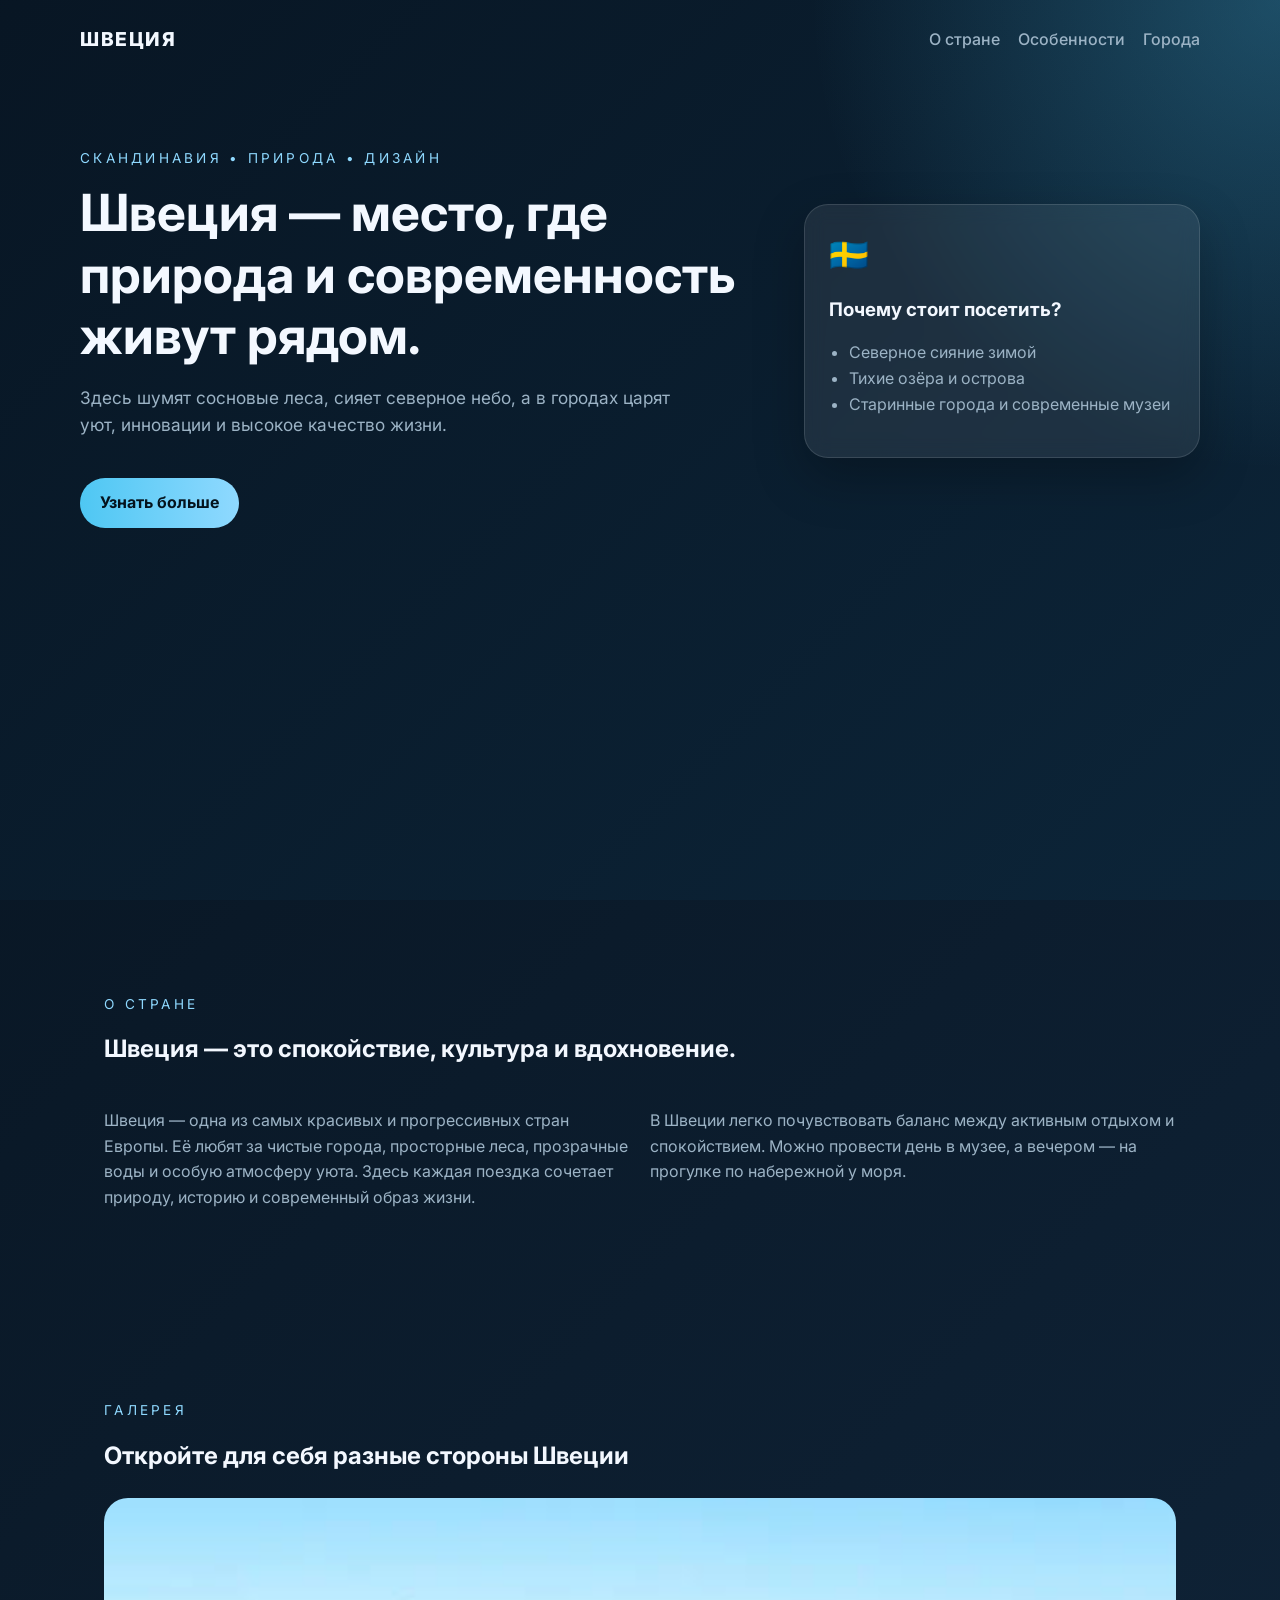
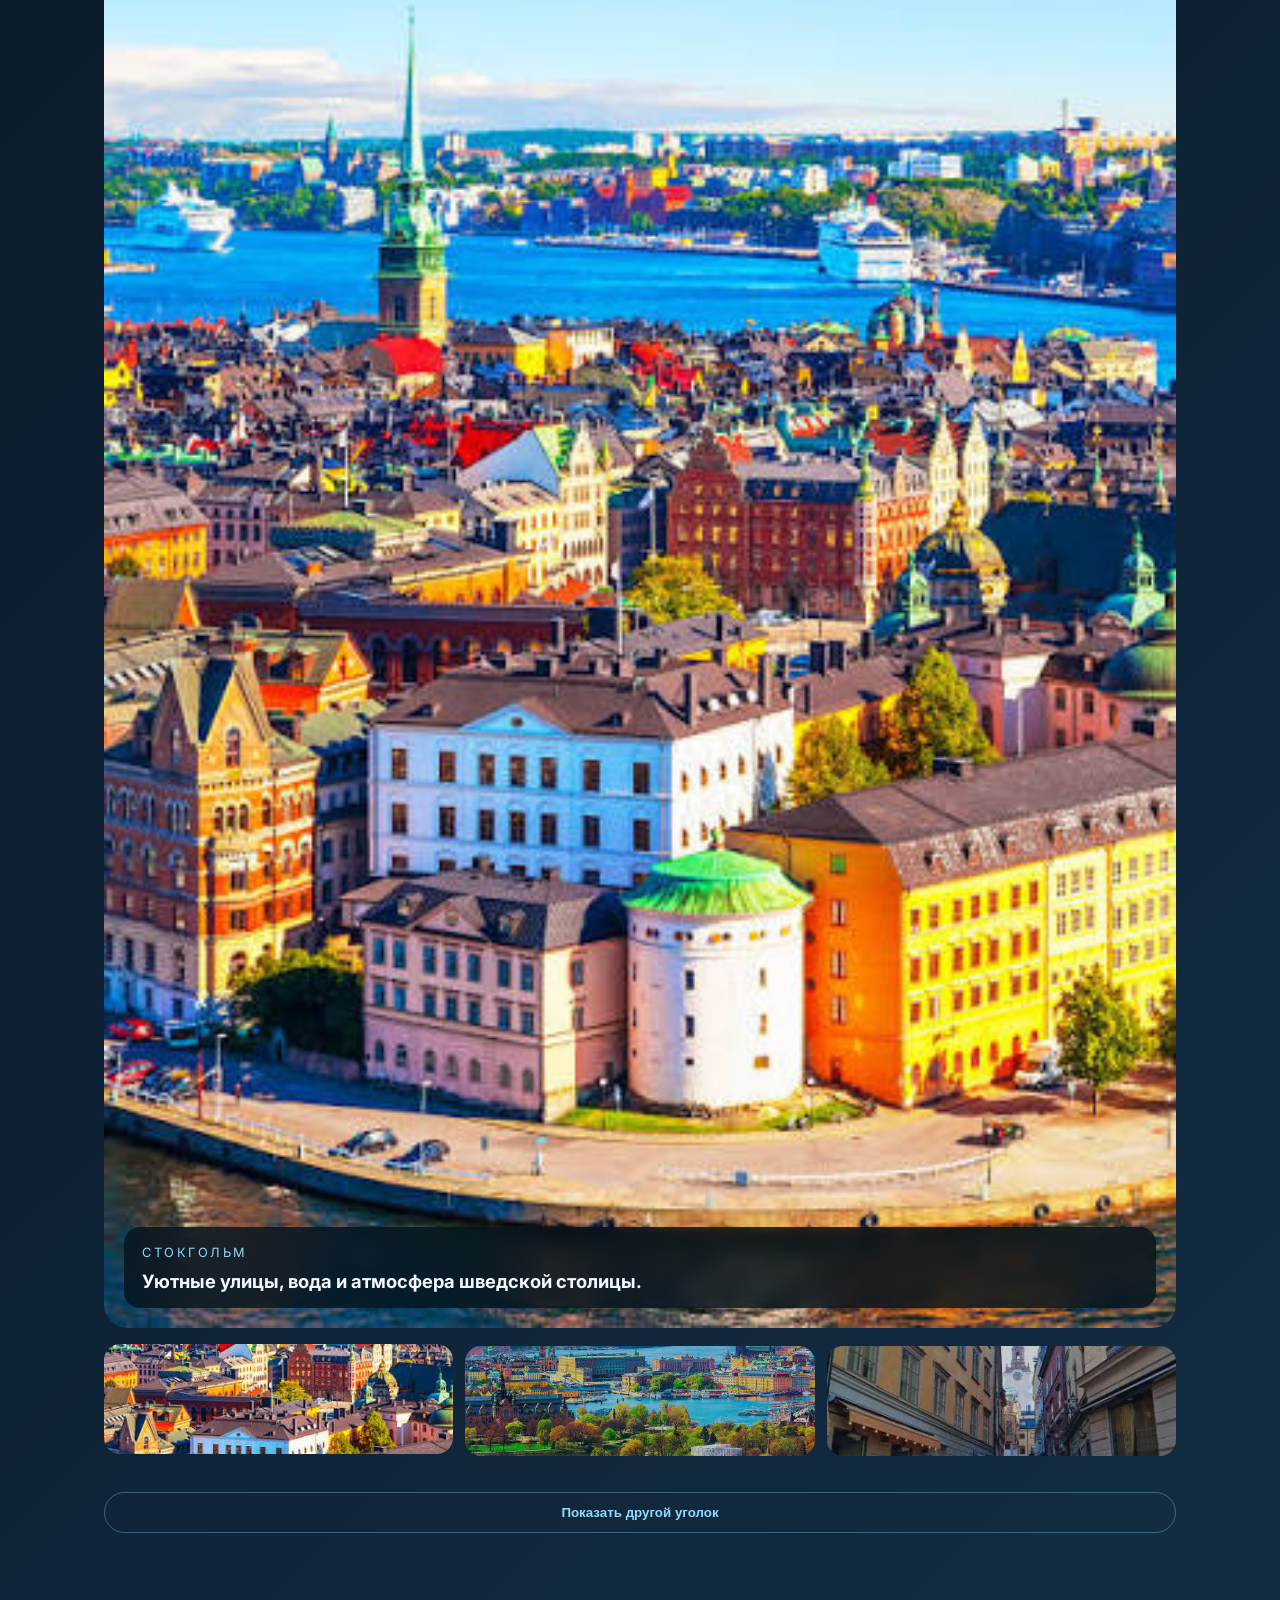
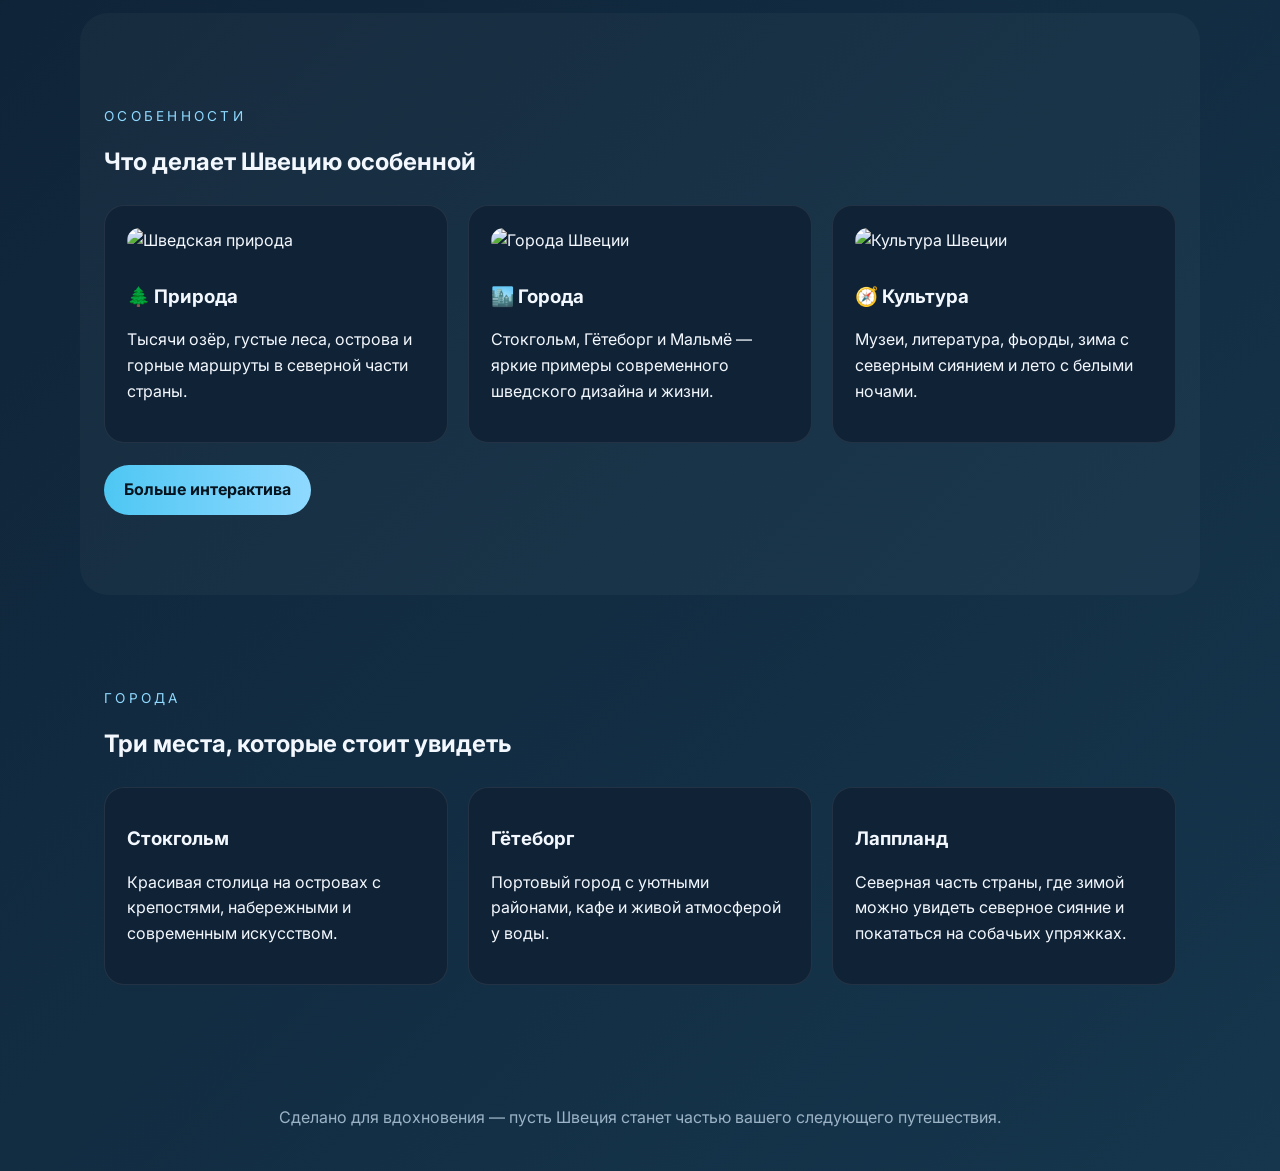
==== index.html @ ecc5d95a "Add files via upload" ====
<!DOCTYPE html>
<html lang="ru">
  <head>
    <meta charset="UTF-8" />
    <meta name="viewport" content="width=device-width, initial-scale=1.0" />
    <title>Швеция — страна спокойствия и вдохновения</title>
    <meta
      name="description"
      content="Откройте для себя Швецию: сады, северное сияние, современные города и уютные традиции."
    />
    <link rel="preconnect" href="https://fonts.googleapis.com" />
    <link rel="preconnect" href="https://fonts.gstatic.com" crossorigin />
    <link
      href="https://fonts.googleapis.com/css2?family=Inter:wght@400;500;600;700;800&display=swap"
      rel="stylesheet"
    />
    <link rel="stylesheet" href="styles.css" />
  </head>
  <body>
    <header class="hero">
      <nav class="nav">
        <a class="brand" href="#top">Швеция</a>
        <div class="nav-links">
          <a href="#about">О стране</a>
          <a href="#highlights">Особенности</a>
          <a href="#cities">Города</a>
        </div>
      </nav>

      <div class="hero-content" id="top">
        <div>
          <p class="eyebrow">Скандинавия • природа • дизайн</p>
          <h1>Швеция — место, где природа и современность живут рядом.</h1>
          <p class="hero-text">
            Здесь шумят сосновые леса, сияет северное небо, а в городах царят уют,
            инновации и высокое качество жизни.
          </p>
          <a class="button" href="#highlights">Узнать больше</a>
        </div>
        <div class="hero-card">
          <div class="card-badge">🇸🇪</div>
          <h3>Почему стоит посетить?</h3>
          <ul>
            <li>Северное сияние зимой</li>
            <li>Тихие озёра и острова</li>
            <li>Старинные города и современные музеи</li>
          </ul>
        </div>
      </div>
    </header>

    <main>
      <section id="about" class="section">
        <div class="section-heading">
          <p class="eyebrow">О стране</p>
          <h2>Швеция — это спокойствие, культура и вдохновение.</h2>
        </div>
        <div class="about-grid">
          <p>
            Швеция — одна из самых красивых и прогрессивных стран Европы. Её любят за
            чистые города, просторные леса, прозрачные воды и особую атмосферу уюта.
            Здесь каждая поездка сочетает природу, историю и современный образ жизни.
          </p>
          <p>
            В Швеции легко почувствовать баланс между активным отдыхом и спокойствием.
            Можно провести день в музее, а вечером — на прогулке по набережной у моря.
          </p>
        </div>
      </section>

      <section id="gallery" class="section">
        <div class="section-heading">
          <p class="eyebrow">Галерея</p>
          <h2>Откройте для себя разные стороны Швеции</h2>
        </div>
        <div class="gallery-shell">
          <div class="gallery-main">
            <img id="featured-image" src="Stockholm.jpg" alt="Стокгольм" />
            <div class="gallery-caption">
              <p id="gallery-title">Стокгольм</p>
              <h3 id="gallery-description">Уютные улицы, вода и атмосфера шведской столицы.</h3>
            </div>
          </div>
          <div class="gallery-controls">
            <button class="thumb active" data-index="0" data-title="Стокгольм" data-description="Уютные улицы, вода и атмосфера шведской столицы." data-image="Stockholm.jpg">
              <img src="Stockholm.jpg" alt="Стокгольм" />
            </button>
            <button class="thumb" data-index="1" data-title="Стокгольм 2" data-description="Ещё один вид на город и его характерные силуэты." data-image="Stockholm2.jpg">
              <img src="Stockholm2.jpg" alt="Стокгольм 2" />
            </button>
            <button class="thumb" data-index="2" data-title="Стокгольм 3" data-description="Новый ракурс и особая атмосфера северной столицы." data-image="Stockholm3.jpg">
              <img src="Stockholm3.jpg" alt="Стокгольм 3" />
            </button>
          </div>
          <button class="button secondary" id="random-btn">Показать другой уголок</button>
        </div>
      </section>

      <section id="highlights" class="section section-alt">
        <div class="section-heading">
          <p class="eyebrow">Особенности</p>
          <h2>Что делает Швецию особенной</h2>
        </div>
        <div class="cards">
          <article class="card">
            <img src="https://images.unsplash.com/photo-1464822759023-fed622ff2c3b?auto=format&fit=crop&w=900&q=80" alt="Шведская природа" />
            <h3>🌲 Природа</h3>
            <p>Тысячи озёр, густые леса, острова и горные маршруты в северной части страны.</p>
          </article>
          <article class="card">
            <img src="https://images.unsplash.com/photo-1499856871958-5b9627545d1a?auto=format&fit=crop&w=900&q=80" alt="Города Швеции" />
            <h3>🏙️ Города</h3>
            <p>Стокгольм, Гётеборг и Мальмё — яркие примеры современного шведского дизайна и жизни.</p>
          </article>
          <article class="card">
            <img src="https://images.unsplash.com/photo-1518998053901-5348d3961a04?auto=format&fit=crop&w=900&q=80" alt="Культура Швеции" />
            <h3>🧭 Культура</h3>
            <p>Музеи, литература, фьорды, зима с северным сиянием и лето с белыми ночами.</p>
          </article>
        </div>
        <a class="button" href="more.html">Больше интерактива</a>
      </section>

      <section id="cities" class="section">
        <div class="section-heading">
          <p class="eyebrow">Города</p>
          <h2>Три места, которые стоит увидеть</h2>
        </div>
        <div class="city-list">
          <article>
            <h3>Стокгольм</h3>
            <p>Красивая столица на островах с крепостями, набережными и современным искусством.</p>
          </article>
          <article>
            <h3>Гётеборг</h3>
            <p>Портовый город с уютными районами, кафе и живой атмосферой у воды.</p>
          </article>
          <article>
            <h3>Лаппланд</h3>
            <p>Северная часть страны, где зимой можно увидеть северное сияние и покататься на собачьих упряжках.</p>
          </article>
        </div>
      </section>
    </main>

    <footer class="footer">
      <p>Сделано для вдохновения — пусть Швеция станет частью вашего следующего путешествия.</p>
    </footer>

    <script src="script.js"></script>
  </body>
</html>
---- styles.css ----
:root {
  color-scheme: dark;
  --bg: #07131f;
  --panel: #102235;
  --text: #f3f8ff;
  --muted: #9cb3c5;
  --accent: #4ec7f3;
  --accent-2: #8fd9ff;
}

* {
  box-sizing: border-box;
}

body {
  margin: 0;
  font-family: 'Inter', sans-serif;
  background: linear-gradient(135deg, var(--bg), #0f2337 55%, #15364d);
  color: var(--text);
  line-height: 1.6;
}

html {
  scroll-behavior: smooth;
}

.hero {
  min-height: 100vh;
  padding: 24px 24px 64px;
  background: radial-gradient(circle at top right, rgba(78, 199, 243, 0.28), transparent 30%),
    linear-gradient(135deg, rgba(8, 22, 36, 0.95), rgba(12, 37, 57, 0.95));
}

.nav {
  max-width: 1120px;
  margin: 0 auto;
  display: flex;
  justify-content: space-between;
  align-items: center;
}

.brand {
  font-size: 1.2rem;
  font-weight: 800;
  color: var(--text);
  text-decoration: none;
  letter-spacing: 0.08em;
  text-transform: uppercase;
}

.nav-links {
  display: flex;
  gap: 18px;
}

.nav-links a {
  color: var(--muted);
  text-decoration: none;
  font-weight: 500;
}

.nav-links a:hover {
  color: var(--accent-2);
}

.hero-content {
  max-width: 1120px;
  margin: 80px auto 0;
  display: grid;
  grid-template-columns: 1.4fr 0.8fr;
  gap: 32px;
  align-items: center;
}

.eyebrow {
  font-size: 0.85rem;
  text-transform: uppercase;
  letter-spacing: 0.24em;
  color: var(--accent-2);
  margin-bottom: 12px;
}

h1,
h2,
h3 {
  line-height: 1.2;
}

h1 {
  font-size: clamp(2.3rem, 4vw, 4rem);
  margin: 0 0 16px;
}

.hero-text {
  font-size: 1.08rem;
  color: var(--muted);
  max-width: 620px;
}

.button {
  display: inline-block;
  margin-top: 22px;
  padding: 12px 20px;
  border-radius: 999px;
  background: linear-gradient(90deg, var(--accent), var(--accent-2));
  color: #04131d;
  font-weight: 700;
  text-decoration: none;
  border: none;
  cursor: pointer;
}

.button:hover {
  opacity: 0.95;
  transform: translateY(-1px);
}

.button.secondary {
  margin-top: 18px;
  background: transparent;
  color: var(--accent-2);
  border: 1px solid rgba(143, 217, 255, 0.35);
}

.hero-card {
  background: rgba(255, 255, 255, 0.08);
  border: 1px solid rgba(255, 255, 255, 0.12);
  border-radius: 24px;
  padding: 24px;
  backdrop-filter: blur(10px);
  box-shadow: 0 20px 50px rgba(0, 0, 0, 0.25);
}

.card-badge {
  font-size: 2rem;
  margin-bottom: 8px;
}

.hero-card ul {
  padding-left: 20px;
  color: var(--muted);
}

.section {
  max-width: 1120px;
  margin: 0 auto;
  padding: 80px 24px;
}

.section-alt {
  background: rgba(255, 255, 255, 0.03);
  border-radius: 28px;
}

.section-heading {
  margin-bottom: 28px;
}

.about-grid {
  display: grid;
  grid-template-columns: repeat(2, minmax(0, 1fr));
  gap: 20px;
  color: var(--muted);
}

.cards {
  display: grid;
  grid-template-columns: repeat(3, minmax(0, 1fr));
  gap: 20px;
}

.card,
.city-list article {
  background: var(--panel);
  border: 1px solid rgba(255, 255, 255, 0.08);
  border-radius: 20px;
  padding: 22px;
  transition: transform 0.25s ease, box-shadow 0.25s ease;
}

.card:hover,
.city-list article:hover {
  transform: translateY(-6px);
  box-shadow: 0 16px 40px rgba(0, 0, 0, 0.22);
}

.card img {
  width: 100%;
  height: 180px;
  object-fit: cover;
  border-radius: 14px;
  margin-bottom: 14px;
}

.city-list {
  display: grid;
  grid-template-columns: repeat(3, minmax(0, 1fr));
  gap: 20px;
}

.gallery-shell {
  display: grid;
  gap: 18px;
}

.gallery-main {
  position: relative;
  overflow: hidden;
  border-radius: 24px;
  min-height: 360px;
}

.gallery-main img {
  width: 100%;
  height: 100%;
  min-height: 360px;
  object-fit: cover;
  display: block;
}

.gallery-caption {
  position: absolute;
  left: 20px;
  bottom: 20px;
  right: 20px;
  background: rgba(4, 19, 29, 0.8);
  padding: 16px 18px;
  border-radius: 16px;
  backdrop-filter: blur(8px);
}

.gallery-caption p {
  margin: 0 0 6px;
  color: var(--accent-2);
  text-transform: uppercase;
  letter-spacing: 0.2em;
  font-size: 0.8rem;
}

.gallery-caption h3 {
  margin: 0;
  font-size: 1.15rem;
}

.gallery-controls {
  display: grid;
  grid-template-columns: repeat(3, minmax(0, 1fr));
  gap: 12px;
}

.thumb {
  border: 0;
  padding: 0;
  border-radius: 16px;
  overflow: hidden;
  cursor: pointer;
  opacity: 0.78;
  transition: transform 0.2s ease, opacity 0.2s ease;
}

.thumb.active,
.thumb:hover {
  opacity: 1;
  transform: translateY(-2px);
}

.thumb img {
  display: block;
  width: 100%;
  height: 110px;
  object-fit: cover;
}

.footer {
  text-align: center;
  padding: 24px;
  color: var(--muted);
}

@media (max-width: 800px) {
  .hero-content,
  .about-grid,
  .cards,
  .city-list,
  .gallery-controls {
    grid-template-columns: 1fr;
  }

  .nav {
    flex-direction: column;
    gap: 12px;
  }

  .hero {
    padding-bottom: 40px;
  }
}
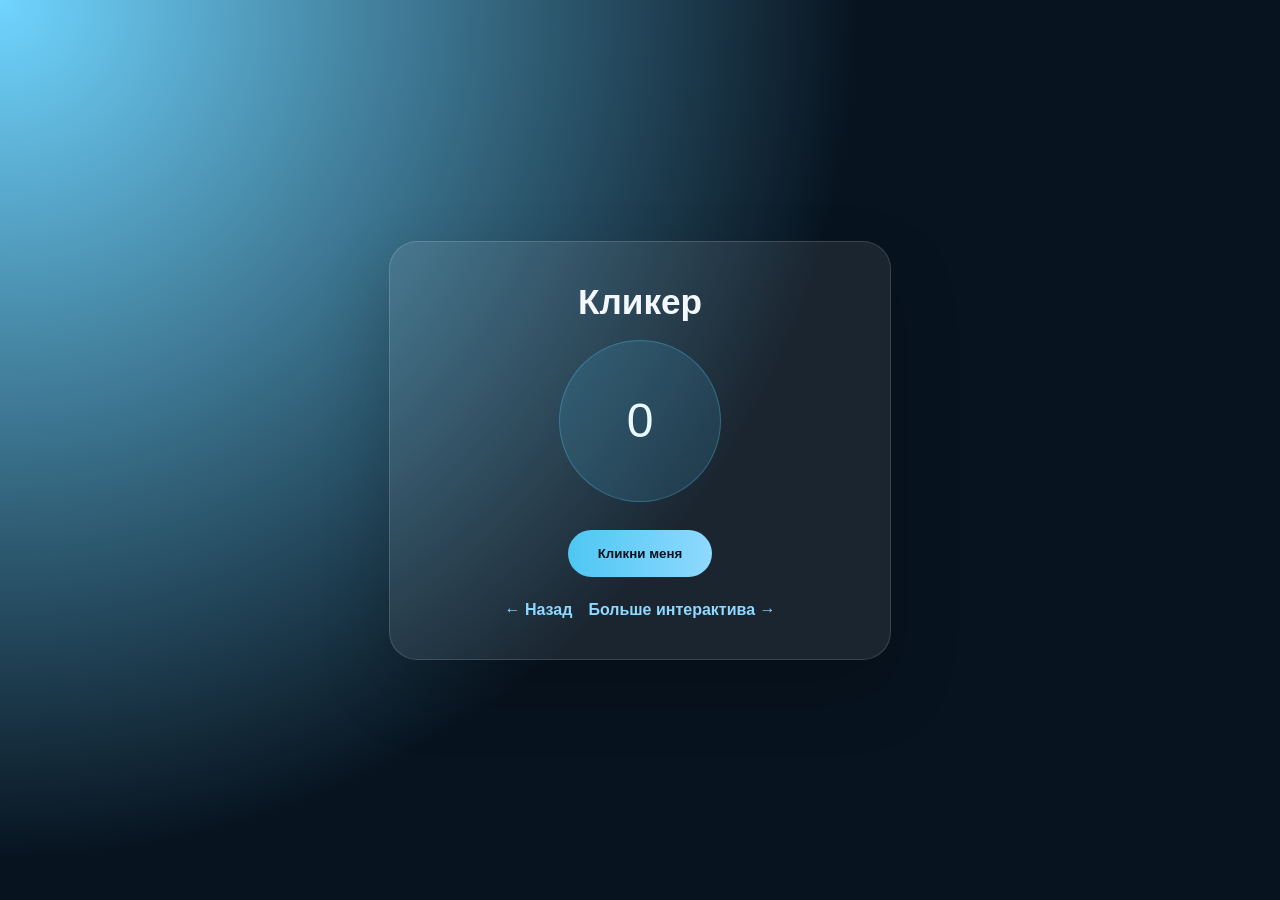
==== commit 658f83a7: "Add Link For Clicker.html" ====
--- a/index.html
+++ b/index.html
@@ -3,150 +3,102 @@
   <head>
     <meta charset="UTF-8" />
     <meta name="viewport" content="width=device-width, initial-scale=1.0" />
-    <title>Швеция — страна спокойствия и вдохновения</title>
-    <meta
-      name="description"
-      content="Откройте для себя Швецию: сады, северное сияние, современные города и уютные традиции."
-    />
-    <link rel="preconnect" href="https://fonts.googleapis.com" />
-    <link rel="preconnect" href="https://fonts.gstatic.com" crossorigin />
-    <link
-      href="https://fonts.googleapis.com/css2?family=Inter:wght@400;500;600;700;800&display=swap"
-      rel="stylesheet"
-    />
-    <link rel="stylesheet" href="styles.css" />
+    <title>Кликер — Швеция</title>
+    <style>
+      body {
+        margin: 0;
+        min-height: 100vh;
+        display: flex;
+        align-items: center;
+        justify-content: center;
+        font-family: 'Inter', sans-serif;
+        background: radial-gradient(circle at top left, #70d5ff, #07131f 55%);
+        color: #f3f8ff;
+      }
+
+      .card {
+        background: rgba(255, 255, 255, 0.08);
+        border: 1px solid rgba(255, 255, 255, 0.14);
+        border-radius: 28px;
+        padding: 40px;
+        text-align: center;
+        width: min(100%, 420px);
+        box-shadow: 0 30px 70px rgba(0, 0, 0, 0.18);
+      }
+
+      h1 {
+        margin: 0 0 18px;
+        font-size: 2.2rem;
+      }
+
+      .count {
+        margin: 0 auto 28px;
+        width: 160px;
+        height: 160px;
+        border-radius: 50%;
+        display: grid;
+        place-items: center;
+        background: rgba(78, 199, 243, 0.14);
+        border: 1px solid rgba(78, 199, 243, 0.32);
+        font-size: 3rem;
+        color: #eaf8ff;
+      }
+
+      .btn {
+        padding: 16px 30px;
+        border-radius: 999px;
+        background: linear-gradient(90deg, #4ec7f3, #8fd9ff);
+        color: #04131d;
+        font-weight: 700;
+        border: none;
+        cursor: pointer;
+        transition: transform 0.2s ease, box-shadow 0.2s ease;
+      }
+
+      .btn:hover {
+        transform: translateY(-2px);
+        box-shadow: 0 16px 30px rgba(0, 0, 0, 0.2);
+      }
+
+      .links {
+        margin-top: 24px;
+        display: flex;
+        justify-content: center;
+        gap: 16px;
+      }
+
+      .links a {
+        color: #8fd9ff;
+        text-decoration: none;
+        font-weight: 600;
+      }
+    </style>
   </head>
   <body>
-    <header class="hero">
-      <nav class="nav">
-        <a class="brand" href="#top">Швеция</a>
-        <div class="nav-links">
-          <a href="#about">О стране</a>
-          <a href="#highlights">Особенности</a>
-          <a href="#cities">Города</a>
-        </div>
-      </nav>
+    <div class="card">
+      <h1>Кликер</h1>
+      <div class="count" id="count">0</div>
+      <button class="btn" id="clickBtn">Кликни меня</button>
+      <div class="links">
+        <a href="index.html">← Назад</a>
+        <a href="more.html">Больше интерактива →</a>
+      </div>
+    </div>
 
-      <div class="hero-content" id="top">
-        <div>
-          <p class="eyebrow">Скандинавия • природа • дизайн</p>
-          <h1>Швеция — место, где природа и современность живут рядом.</h1>
-          <p class="hero-text">
-            Здесь шумят сосновые леса, сияет северное небо, а в городах царят уют,
-            инновации и высокое качество жизни.
-          </p>
-          <a class="button" href="#highlights">Узнать больше</a>
-        </div>
-        <div class="hero-card">
-          <div class="card-badge">🇸🇪</div>
-          <h3>Почему стоит посетить?</h3>
-          <ul>
-            <li>Северное сияние зимой</li>
-            <li>Тихие озёра и острова</li>
-            <li>Старинные города и современные музеи</li>
-          </ul>
-        </div>
-      </div>
-    </header>
+    <script>
+      const countElem = document.getElementById('count');
+      const button = document.getElementById('clickBtn');
+      let count = 0;
 
-    <main>
-      <section id="about" class="section">
-        <div class="section-heading">
-          <p class="eyebrow">О стране</p>
-          <h2>Швеция — это спокойствие, культура и вдохновение.</h2>
-        </div>
-        <div class="about-grid">
-          <p>
-            Швеция — одна из самых красивых и прогрессивных стран Европы. Её любят за
-            чистые города, просторные леса, прозрачные воды и особую атмосферу уюта.
-            Здесь каждая поездка сочетает природу, историю и современный образ жизни.
-          </p>
-          <p>
-            В Швеции легко почувствовать баланс между активным отдыхом и спокойствием.
-            Можно провести день в музее, а вечером — на прогулке по набережной у моря.
-          </p>
-        </div>
-      </section>
-
-      <section id="gallery" class="section">
-        <div class="section-heading">
-          <p class="eyebrow">Галерея</p>
-          <h2>Откройте для себя разные стороны Швеции</h2>
-        </div>
-        <div class="gallery-shell">
-          <div class="gallery-main">
-            <img id="featured-image" src="Stockholm.jpg" alt="Стокгольм" />
-            <div class="gallery-caption">
-              <p id="gallery-title">Стокгольм</p>
-              <h3 id="gallery-description">Уютные улицы, вода и атмосфера шведской столицы.</h3>
-            </div>
-          </div>
-          <div class="gallery-controls">
-            <button class="thumb active" data-index="0" data-title="Стокгольм" data-description="Уютные улицы, вода и атмосфера шведской столицы." data-image="Stockholm.jpg">
-              <img src="Stockholm.jpg" alt="Стокгольм" />
-            </button>
-            <button class="thumb" data-index="1" data-title="Стокгольм 2" data-description="Ещё один вид на город и его характерные силуэты." data-image="Stockholm2.jpg">
-              <img src="Stockholm2.jpg" alt="Стокгольм 2" />
-            </button>
-            <button class="thumb" data-index="2" data-title="Стокгольм 3" data-description="Новый ракурс и особая атмосфера северной столицы." data-image="Stockholm3.jpg">
-              <img src="Stockholm3.jpg" alt="Стокгольм 3" />
-            </button>
-          </div>
-          <button class="button secondary" id="random-btn">Показать другой уголок</button>
-        </div>
-      </section>
-
-      <section id="highlights" class="section section-alt">
-        <div class="section-heading">
-          <p class="eyebrow">Особенности</p>
-          <h2>Что делает Швецию особенной</h2>
-        </div>
-        <div class="cards">
-          <article class="card">
-            <img src="https://images.unsplash.com/photo-1464822759023-fed622ff2c3b?auto=format&fit=crop&w=900&q=80" alt="Шведская природа" />
-            <h3>🌲 Природа</h3>
-            <p>Тысячи озёр, густые леса, острова и горные маршруты в северной части страны.</p>
-          </article>
-          <article class="card">
-            <img src="https://images.unsplash.com/photo-1499856871958-5b9627545d1a?auto=format&fit=crop&w=900&q=80" alt="Города Швеции" />
-            <h3>🏙️ Города</h3>
-            <p>Стокгольм, Гётеборг и Мальмё — яркие примеры современного шведского дизайна и жизни.</p>
-          </article>
-          <article class="card">
-            <img src="https://images.unsplash.com/photo-1518998053901-5348d3961a04?auto=format&fit=crop&w=900&q=80" alt="Культура Швеции" />
-            <h3>🧭 Культура</h3>
-            <p>Музеи, литература, фьорды, зима с северным сиянием и лето с белыми ночами.</p>
-          </article>
-        </div>
-        <a class="button" href="more.html">Больше интерактива</a>
-      </section>
-
-      <section id="cities" class="section">
-        <div class="section-heading">
-          <p class="eyebrow">Города</p>
-          <h2>Три места, которые стоит увидеть</h2>
-        </div>
-        <div class="city-list">
-          <article>
-            <h3>Стокгольм</h3>
-            <p>Красивая столица на островах с крепостями, набережными и современным искусством.</p>
-          </article>
-          <article>
-            <h3>Гётеборг</h3>
-            <p>Портовый город с уютными районами, кафе и живой атмосферой у воды.</p>
-          </article>
-          <article>
-            <h3>Лаппланд</h3>
-            <p>Северная часть страны, где зимой можно увидеть северное сияние и покататься на собачьих упряжках.</p>
-          </article>
-        </div>
-      </section>
-    </main>
-
-    <footer class="footer">
-      <p>Сделано для вдохновения — пусть Швеция станет частью вашего следующего путешествия.</p>
-    </footer>
-
-    <script src="script.js"></script>
+      button.addEventListener('click', () => {
+        count += 1;
+        countElem.textContent = count;
+        if (count % 10 === 0) {
+          button.textContent = `Ещё +${count}`;
+        } else {
+          button.textContent = 'Кликни меня';
+        }
+      });
+    </script>
   </body>
 </html>
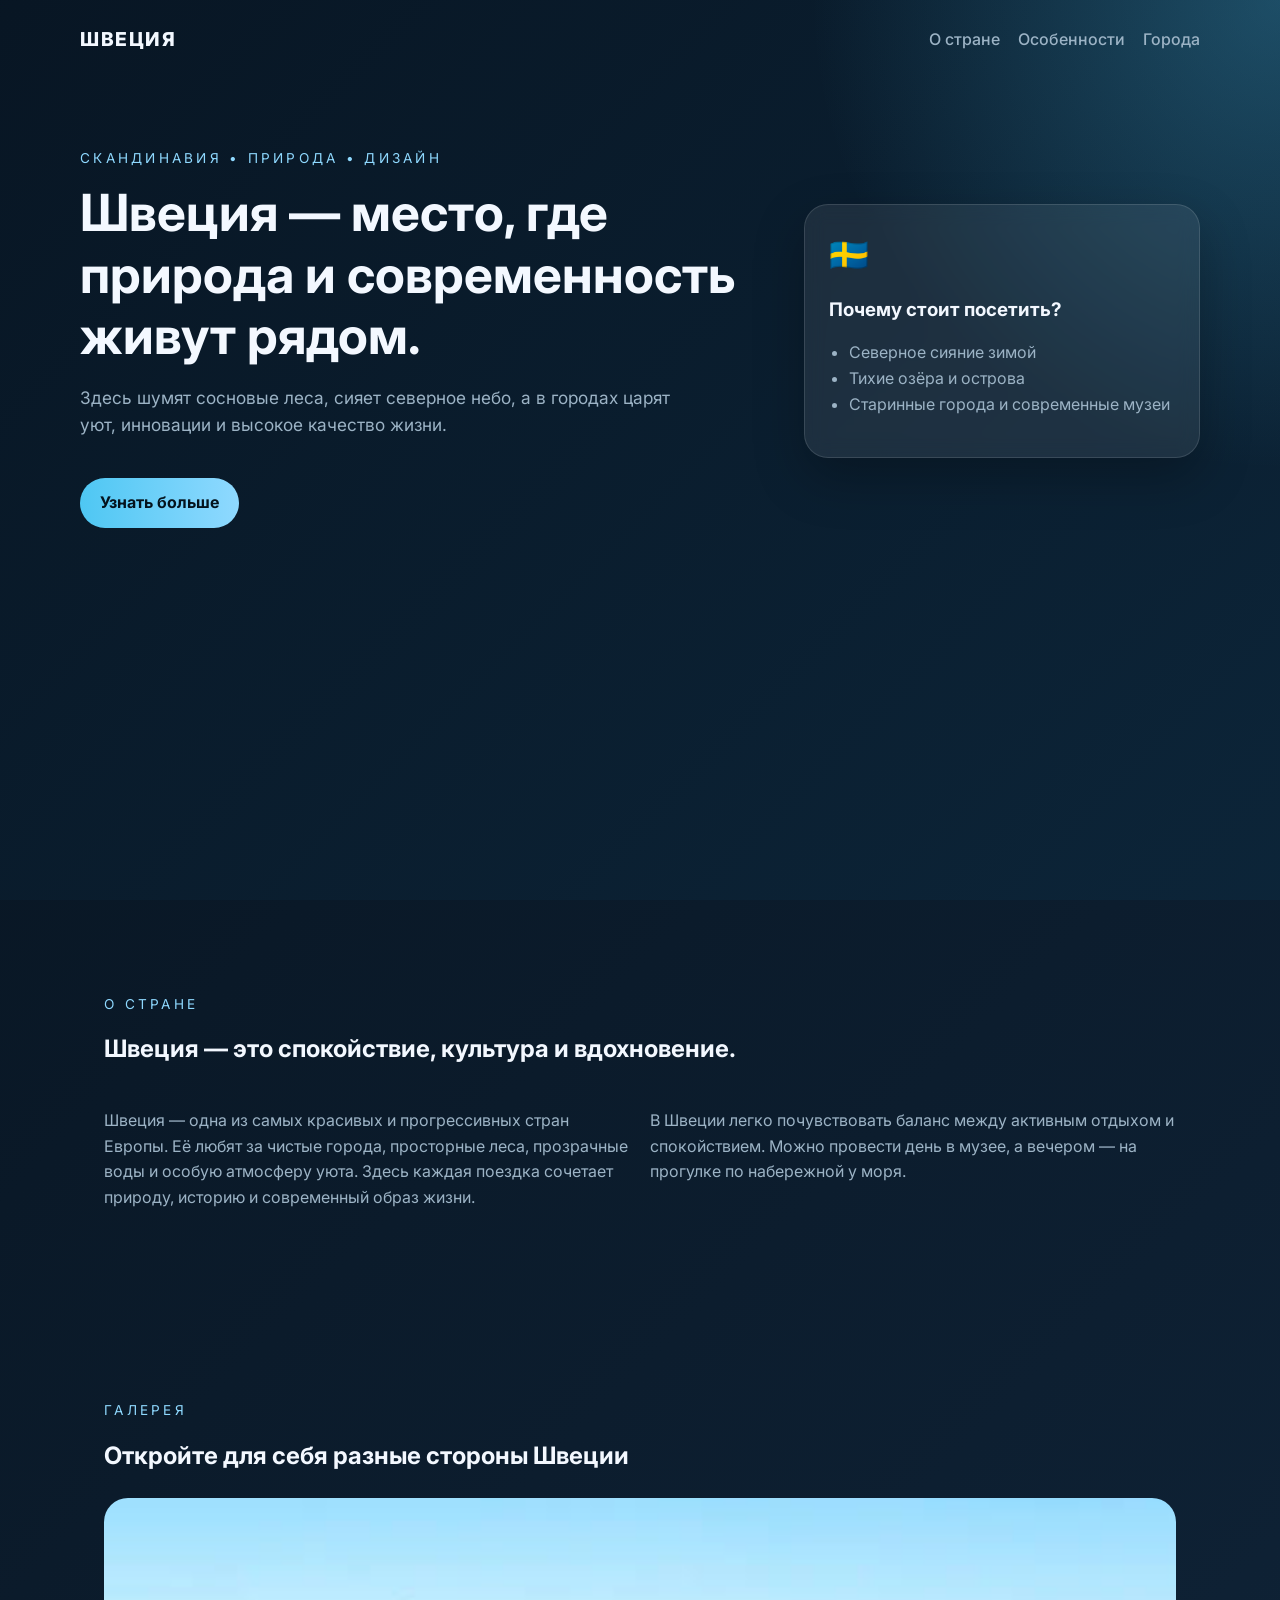
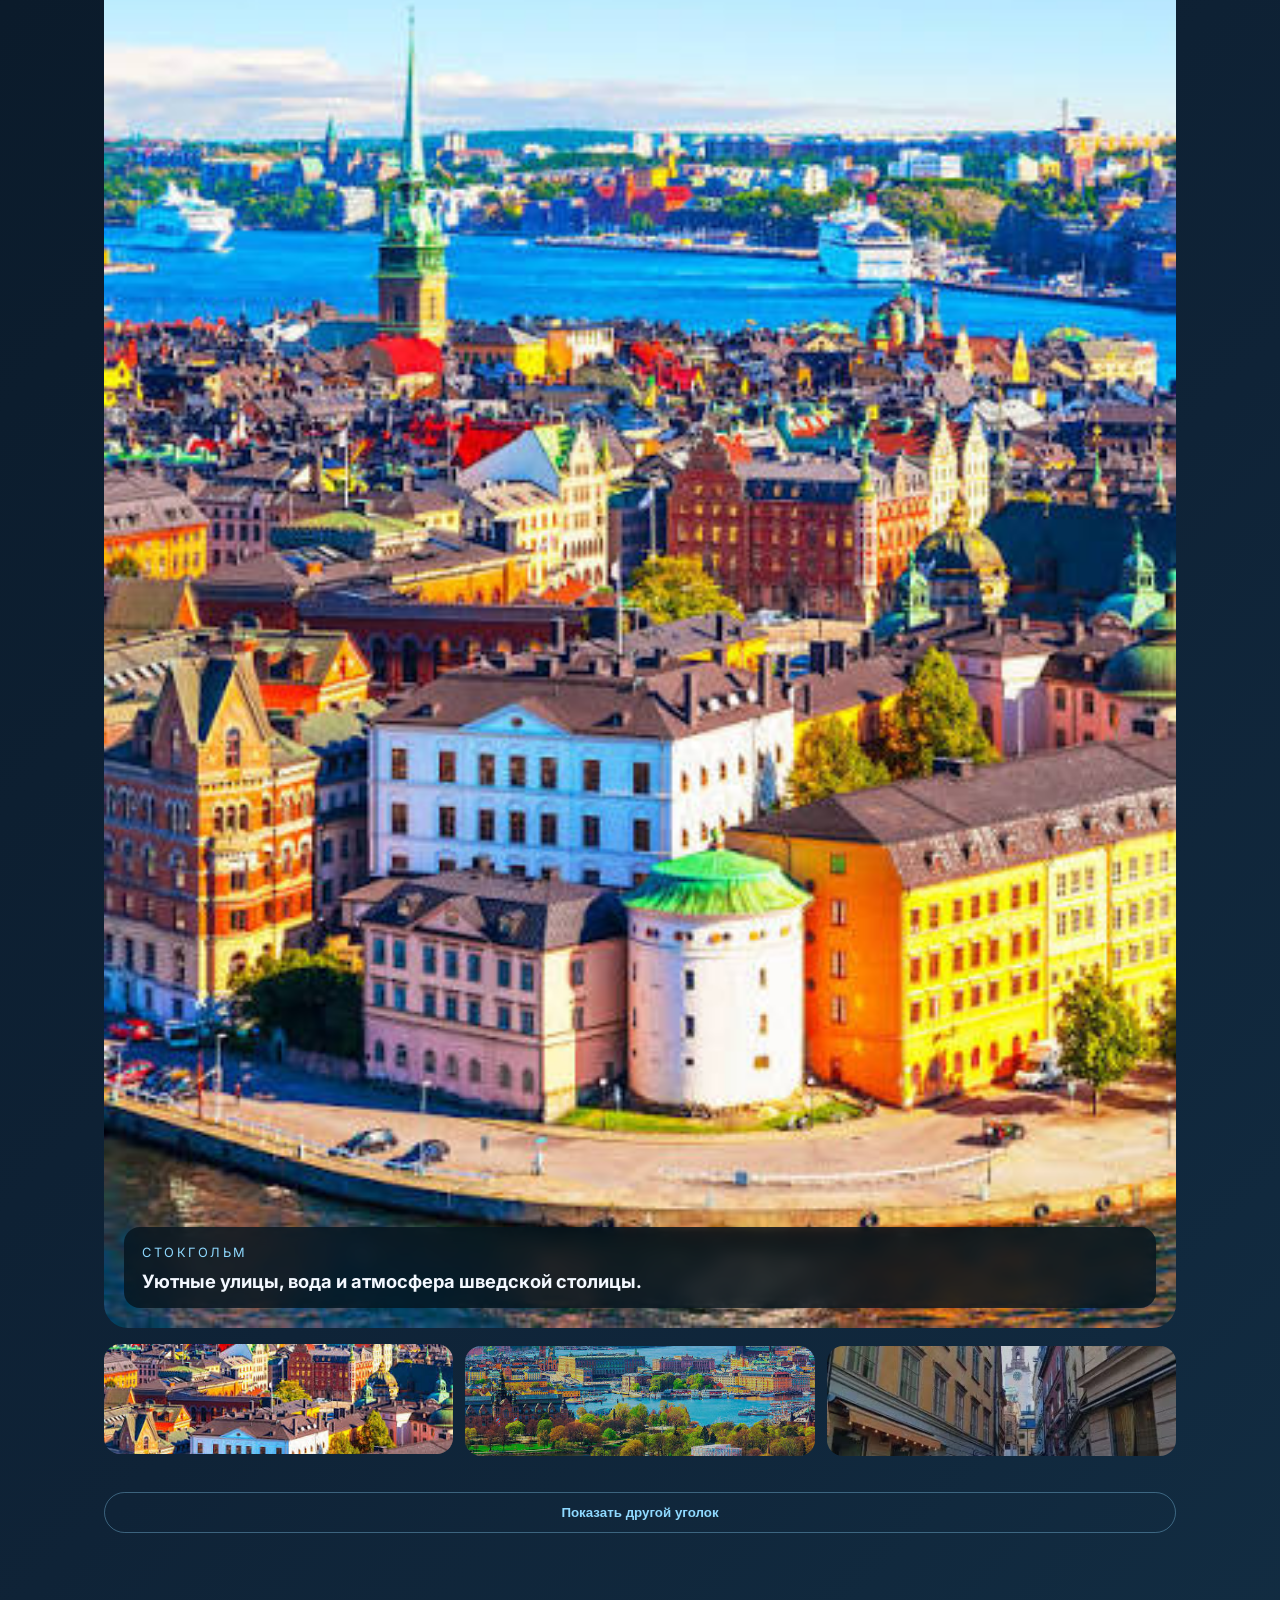
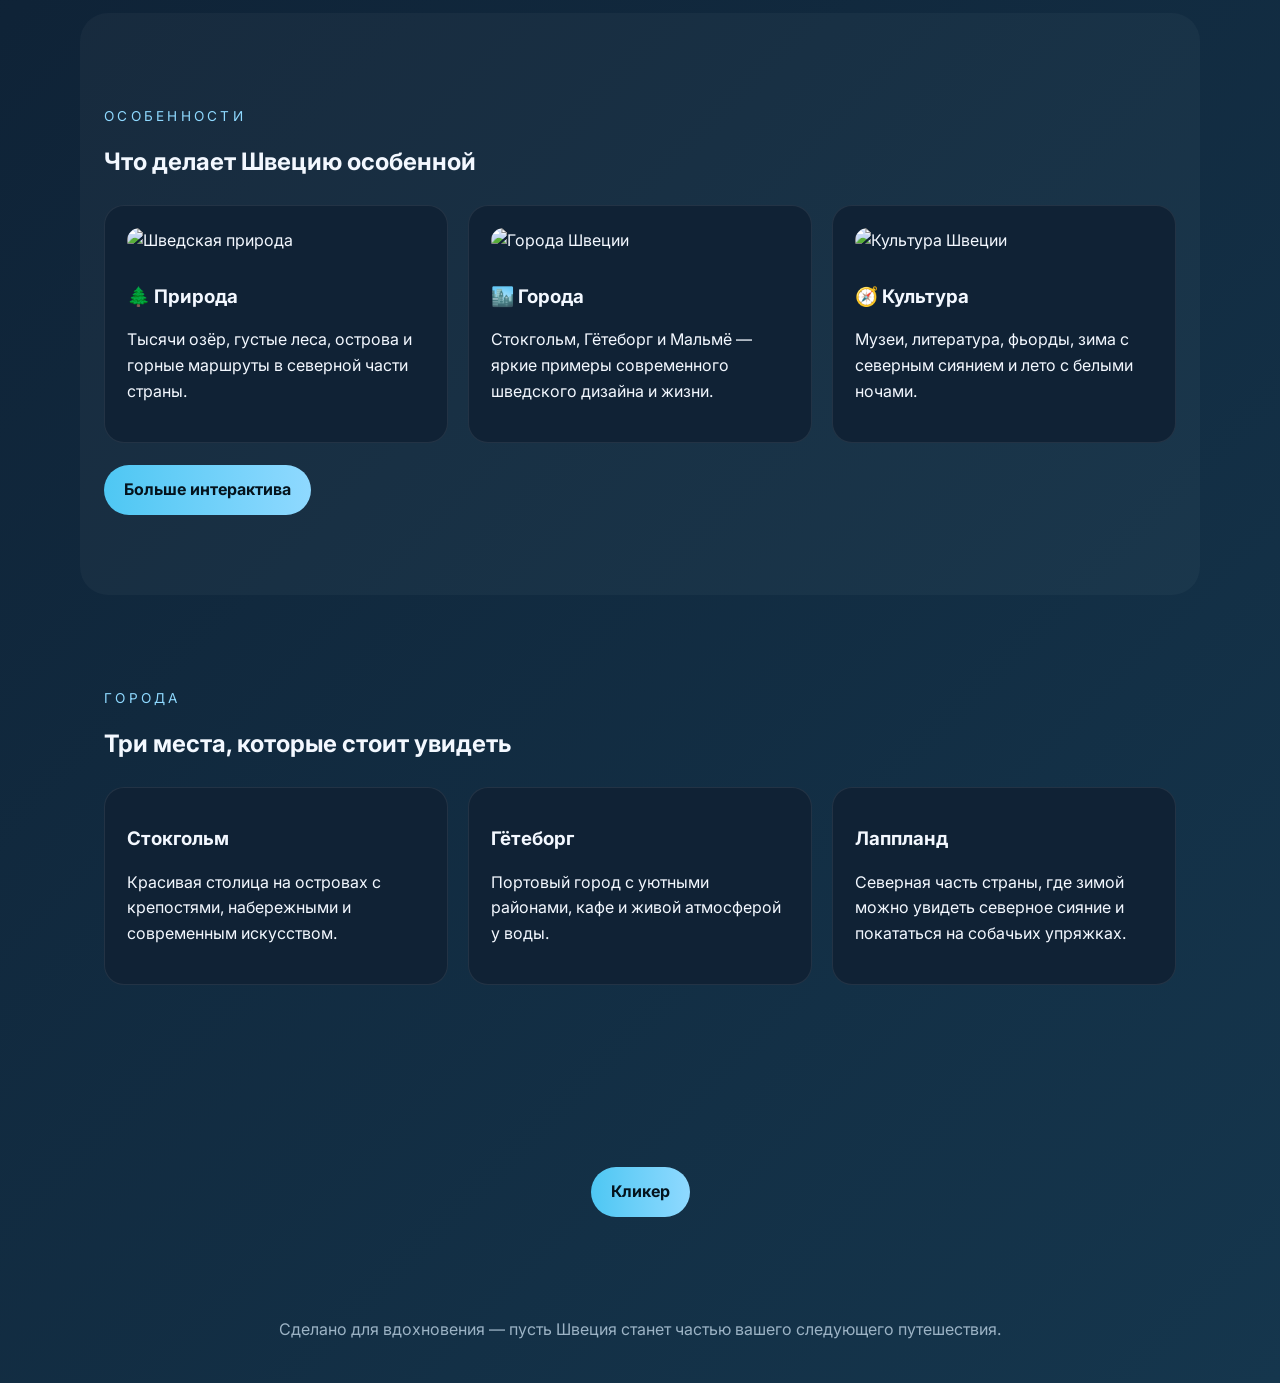
==== commit e889d855: "Revise index.html for SEO and layout improvements Updated the title and added meta description for S" ====
--- a/index.html
+++ b/index.html
@@ -3,102 +3,154 @@
   <head>
     <meta charset="UTF-8" />
     <meta name="viewport" content="width=device-width, initial-scale=1.0" />
-    <title>Кликер — Швеция</title>
-    <style>
-      body {
-        margin: 0;
-        min-height: 100vh;
-        display: flex;
-        align-items: center;
-        justify-content: center;
-        font-family: 'Inter', sans-serif;
-        background: radial-gradient(circle at top left, #70d5ff, #07131f 55%);
-        color: #f3f8ff;
-      }
-
-      .card {
-        background: rgba(255, 255, 255, 0.08);
-        border: 1px solid rgba(255, 255, 255, 0.14);
-        border-radius: 28px;
-        padding: 40px;
-        text-align: center;
-        width: min(100%, 420px);
-        box-shadow: 0 30px 70px rgba(0, 0, 0, 0.18);
-      }
-
-      h1 {
-        margin: 0 0 18px;
-        font-size: 2.2rem;
-      }
-
-      .count {
-        margin: 0 auto 28px;
-        width: 160px;
-        height: 160px;
-        border-radius: 50%;
-        display: grid;
-        place-items: center;
-        background: rgba(78, 199, 243, 0.14);
-        border: 1px solid rgba(78, 199, 243, 0.32);
-        font-size: 3rem;
-        color: #eaf8ff;
-      }
-
-      .btn {
-        padding: 16px 30px;
-        border-radius: 999px;
-        background: linear-gradient(90deg, #4ec7f3, #8fd9ff);
-        color: #04131d;
-        font-weight: 700;
-        border: none;
-        cursor: pointer;
-        transition: transform 0.2s ease, box-shadow 0.2s ease;
-      }
-
-      .btn:hover {
-        transform: translateY(-2px);
-        box-shadow: 0 16px 30px rgba(0, 0, 0, 0.2);
-      }
-
-      .links {
-        margin-top: 24px;
-        display: flex;
-        justify-content: center;
-        gap: 16px;
-      }
-
-      .links a {
-        color: #8fd9ff;
-        text-decoration: none;
-        font-weight: 600;
-      }
-    </style>
+    <title>Швеция — страна спокойствия и вдохновения</title>
+    <meta
+      name="description"
+      content="Откройте для себя Швецию: сады, северное сияние, современные города и уютные традиции."
+    />
+    <link rel="preconnect" href="https://fonts.googleapis.com" />
+    <link rel="preconnect" href="https://fonts.gstatic.com" crossorigin />
+    <link
+      href="https://fonts.googleapis.com/css2?family=Inter:wght@400;500;600;700;800&display=swap"
+      rel="stylesheet"
+    />
+    <link rel="stylesheet" href="styles.css" />
   </head>
   <body>
-    <div class="card">
-      <h1>Кликер</h1>
-      <div class="count" id="count">0</div>
-      <button class="btn" id="clickBtn">Кликни меня</button>
-      <div class="links">
-        <a href="index.html">← Назад</a>
-        <a href="more.html">Больше интерактива →</a>
+    <header class="hero">
+      <nav class="nav">
+        <a class="brand" href="#top">Швеция</a>
+        <div class="nav-links">
+          <a href="#about">О стране</a>
+          <a href="#highlights">Особенности</a>
+          <a href="#cities">Города</a>
+        </div>
+      </nav>
+
+      <div class="hero-content" id="top">
+        <div>
+          <p class="eyebrow">Скандинавия • природа • дизайн</p>
+          <h1>Швеция — место, где природа и современность живут рядом.</h1>
+          <p class="hero-text">
+            Здесь шумят сосновые леса, сияет северное небо, а в городах царят уют,
+            инновации и высокое качество жизни.
+          </p>
+          <a class="button" href="#highlights">Узнать больше</a>
+        </div>
+        <div class="hero-card">
+          <div class="card-badge">🇸🇪</div>
+          <h3>Почему стоит посетить?</h3>
+          <ul>
+            <li>Северное сияние зимой</li>
+            <li>Тихие озёра и острова</li>
+            <li>Старинные города и современные музеи</li>
+          </ul>
+        </div>
       </div>
-    </div>
+    </header>
 
-    <script>
-      const countElem = document.getElementById('count');
-      const button = document.getElementById('clickBtn');
-      let count = 0;
+    <main>
+      <section id="about" class="section">
+        <div class="section-heading">
+          <p class="eyebrow">О стране</p>
+          <h2>Швеция — это спокойствие, культура и вдохновение.</h2>
+        </div>
+        <div class="about-grid">
+          <p>
+            Швеция — одна из самых красивых и прогрессивных стран Европы. Её любят за
+            чистые города, просторные леса, прозрачные воды и особую атмосферу уюта.
+            Здесь каждая поездка сочетает природу, историю и современный образ жизни.
+          </p>
+          <p>
+            В Швеции легко почувствовать баланс между активным отдыхом и спокойствием.
+            Можно провести день в музее, а вечером — на прогулке по набережной у моря.
+          </p>
+        </div>
+      </section>
 
-      button.addEventListener('click', () => {
-        count += 1;
-        countElem.textContent = count;
-        if (count % 10 === 0) {
-          button.textContent = `Ещё +${count}`;
-        } else {
-          button.textContent = 'Кликни меня';
-        }
-      });
-    </script>
+      <section id="gallery" class="section">
+        <div class="section-heading">
+          <p class="eyebrow">Галерея</p>
+          <h2>Откройте для себя разные стороны Швеции</h2>
+        </div>
+        <div class="gallery-shell">
+          <div class="gallery-main">
+            <img id="featured-image" src="Stockholm.jpg" alt="Стокгольм" />
+            <div class="gallery-caption">
+              <p id="gallery-title">Стокгольм</p>
+              <h3 id="gallery-description">Уютные улицы, вода и атмосфера шведской столицы.</h3>
+            </div>
+          </div>
+          <div class="gallery-controls">
+            <button class="thumb active" data-index="0" data-title="Стокгольм" data-description="Уютные улицы, вода и атмосфера шведской столицы." data-image="Stockholm.jpg">
+              <img src="Stockholm.jpg" alt="Стокгольм" />
+            </button>
+            <button class="thumb" data-index="1" data-title="Стокгольм 2" data-description="Ещё один вид на город и его характерные силуэты." data-image="Stockholm2.jpg">
+              <img src="Stockholm2.jpg" alt="Стокгольм 2" />
+            </button>
+            <button class="thumb" data-index="2" data-title="Стокгольм 3" data-description="Новый ракурс и особая атмосфера северной столицы." data-image="Stockholm3.jpg">
+              <img src="Stockholm3.jpg" alt="Стокгольм 3" />
+            </button>
+          </div>
+          <button class="button secondary" id="random-btn">Показать другой уголок</button>
+        </div>
+      </section>
+
+      <section id="highlights" class="section section-alt">
+        <div class="section-heading">
+          <p class="eyebrow">Особенности</p>
+          <h2>Что делает Швецию особенной</h2>
+        </div>
+        <div class="cards">
+          <article class="card">
+            <img src="https://images.unsplash.com/photo-1464822759023-fed622ff2c3b?auto=format&fit=crop&w=900&q=80" alt="Шведская природа" />
+            <h3>🌲 Природа</h3>
+            <p>Тысячи озёр, густые леса, острова и горные маршруты в северной части страны.</p>
+          </article>
+          <article class="card">
+            <img src="https://images.unsplash.com/photo-1499856871958-5b9627545d1a?auto=format&fit=crop&w=900&q=80" alt="Города Швеции" />
+            <h3>🏙️ Города</h3>
+            <p>Стокгольм, Гётеборг и Мальмё — яркие примеры современного шведского дизайна и жизни.</p>
+          </article>
+          <article class="card">
+            <img src="https://images.unsplash.com/photo-1518998053901-5348d3961a04?auto=format&fit=crop&w=900&q=80" alt="Культура Швеции" />
+            <h3>🧭 Культура</h3>
+            <p>Музеи, литература, фьорды, зима с северным сиянием и лето с белыми ночами.</p>
+          </article>
+        </div>
+        <a class="button" href="more.html">Больше интерактива</a>
+      </section>
+
+      <section id="cities" class="section">
+        <div class="section-heading">
+          <p class="eyebrow">Города</p>
+          <h2>Три места, которые стоит увидеть</h2>
+        </div>
+        <div class="city-list">
+          <article>
+            <h3>Стокгольм</h3>
+            <p>Красивая столица на островах с крепостями, набережными и современным искусством.</p>
+          </article>
+          <article>
+            <h3>Гётеборг</h3>
+            <p>Портовый город с уютными районами, кафе и живой атмосферой у воды.</p>
+          </article>
+          <article>
+            <h3>Лаппланд</h3>
+            <p>Северная часть страны, где зимой можно увидеть северное сияние и покататься на собачьих упряжках.</p>
+          </article>
+        </div>
+      </section>
+
+      <div class="section" style="text-align:center; padding-bottom: 60px;">
+        <a class="button" href="clicker.html">Кликер</a>
+      </div>
+    </main>
+
+    <footer class="footer">
+      <p>Сделано для вдохновения — пусть Швеция станет частью вашего следующего путешествия.</p>
+    </footer>
+
+    <script src="script.js"></script>
   </body>
 </html>
--- a/styles.css
+++ b/styles.css
@@ -0,0 +1,297 @@
+:root {
+  color-scheme: dark;
+  --bg: #07131f;
+  --panel: #102235;
+  --text: #f3f8ff;
+  --muted: #9cb3c5;
+  --accent: #4ec7f3;
+  --accent-2: #8fd9ff;
+}
+
+* {
+  box-sizing: border-box;
+}
+
+body {
+  margin: 0;
+  font-family: 'Inter', sans-serif;
+  background: linear-gradient(135deg, var(--bg), #0f2337 55%, #15364d);
+  color: var(--text);
+  line-height: 1.6;
+}
+
+html {
+  scroll-behavior: smooth;
+}
+
+.hero {
+  min-height: 100vh;
+  padding: 24px 24px 64px;
+  background: radial-gradient(circle at top right, rgba(78, 199, 243, 0.28), transparent 30%),
+    linear-gradient(135deg, rgba(8, 22, 36, 0.95), rgba(12, 37, 57, 0.95));
+}
+
+.nav {
+  max-width: 1120px;
+  margin: 0 auto;
+  display: flex;
+  justify-content: space-between;
+  align-items: center;
+}
+
+.brand {
+  font-size: 1.2rem;
+  font-weight: 800;
+  color: var(--text);
+  text-decoration: none;
+  letter-spacing: 0.08em;
+  text-transform: uppercase;
+}
+
+.nav-links {
+  display: flex;
+  gap: 18px;
+}
+
+.nav-links a {
+  color: var(--muted);
+  text-decoration: none;
+  font-weight: 500;
+}
+
+.nav-links a:hover {
+  color: var(--accent-2);
+}
+
+.hero-content {
+  max-width: 1120px;
+  margin: 80px auto 0;
+  display: grid;
+  grid-template-columns: 1.4fr 0.8fr;
+  gap: 32px;
+  align-items: center;
+}
+
+.eyebrow {
+  font-size: 0.85rem;
+  text-transform: uppercase;
+  letter-spacing: 0.24em;
+  color: var(--accent-2);
+  margin-bottom: 12px;
+}
+
+h1,
+h2,
+h3 {
+  line-height: 1.2;
+}
+
+h1 {
+  font-size: clamp(2.3rem, 4vw, 4rem);
+  margin: 0 0 16px;
+}
+
+.hero-text {
+  font-size: 1.08rem;
+  color: var(--muted);
+  max-width: 620px;
+}
+
+.button {
+  display: inline-block;
+  margin-top: 22px;
+  padding: 12px 20px;
+  border-radius: 999px;
+  background: linear-gradient(90deg, var(--accent), var(--accent-2));
+  color: #04131d;
+  font-weight: 700;
+  text-decoration: none;
+  border: none;
+  cursor: pointer;
+}
+
+.button:hover {
+  opacity: 0.95;
+  transform: translateY(-1px);
+}
+
+.button.secondary {
+  margin-top: 18px;
+  background: transparent;
+  color: var(--accent-2);
+  border: 1px solid rgba(143, 217, 255, 0.35);
+}
+
+.hero-card {
+  background: rgba(255, 255, 255, 0.08);
+  border: 1px solid rgba(255, 255, 255, 0.12);
+  border-radius: 24px;
+  padding: 24px;
+  backdrop-filter: blur(10px);
+  box-shadow: 0 20px 50px rgba(0, 0, 0, 0.25);
+}
+
+.card-badge {
+  font-size: 2rem;
+  margin-bottom: 8px;
+}
+
+.hero-card ul {
+  padding-left: 20px;
+  color: var(--muted);
+}
+
+.section {
+  max-width: 1120px;
+  margin: 0 auto;
+  padding: 80px 24px;
+}
+
+.section-alt {
+  background: rgba(255, 255, 255, 0.03);
+  border-radius: 28px;
+}
+
+.section-heading {
+  margin-bottom: 28px;
+}
+
+.about-grid {
+  display: grid;
+  grid-template-columns: repeat(2, minmax(0, 1fr));
+  gap: 20px;
+  color: var(--muted);
+}
+
+.cards {
+  display: grid;
+  grid-template-columns: repeat(3, minmax(0, 1fr));
+  gap: 20px;
+}
+
+.card,
+.city-list article {
+  background: var(--panel);
+  border: 1px solid rgba(255, 255, 255, 0.08);
+  border-radius: 20px;
+  padding: 22px;
+  transition: transform 0.25s ease, box-shadow 0.25s ease;
+}
+
+.card:hover,
+.city-list article:hover {
+  transform: translateY(-6px);
+  box-shadow: 0 16px 40px rgba(0, 0, 0, 0.22);
+}
+
+.card img {
+  width: 100%;
+  height: 180px;
+  object-fit: cover;
+  border-radius: 14px;
+  margin-bottom: 14px;
+}
+
+.city-list {
+  display: grid;
+  grid-template-columns: repeat(3, minmax(0, 1fr));
+  gap: 20px;
+}
+
+.gallery-shell {
+  display: grid;
+  gap: 18px;
+}
+
+.gallery-main {
+  position: relative;
+  overflow: hidden;
+  border-radius: 24px;
+  min-height: 360px;
+}
+
+.gallery-main img {
+  width: 100%;
+  height: 100%;
+  min-height: 360px;
+  object-fit: cover;
+  display: block;
+}
+
+.gallery-caption {
+  position: absolute;
+  left: 20px;
+  bottom: 20px;
+  right: 20px;
+  background: rgba(4, 19, 29, 0.8);
+  padding: 16px 18px;
+  border-radius: 16px;
+  backdrop-filter: blur(8px);
+}
+
+.gallery-caption p {
+  margin: 0 0 6px;
+  color: var(--accent-2);
+  text-transform: uppercase;
+  letter-spacing: 0.2em;
+  font-size: 0.8rem;
+}
+
+.gallery-caption h3 {
+  margin: 0;
+  font-size: 1.15rem;
+}
+
+.gallery-controls {
+  display: grid;
+  grid-template-columns: repeat(3, minmax(0, 1fr));
+  gap: 12px;
+}
+
+.thumb {
+  border: 0;
+  padding: 0;
+  border-radius: 16px;
+  overflow: hidden;
+  cursor: pointer;
+  opacity: 0.78;
+  transition: transform 0.2s ease, opacity 0.2s ease;
+}
+
+.thumb.active,
+.thumb:hover {
+  opacity: 1;
+  transform: translateY(-2px);
+}
+
+.thumb img {
+  display: block;
+  width: 100%;
+  height: 110px;
+  object-fit: cover;
+}
+
+.footer {
+  text-align: center;
+  padding: 24px;
+  color: var(--muted);
+}
+
+@media (max-width: 800px) {
+  .hero-content,
+  .about-grid,
+  .cards,
+  .city-list,
+  .gallery-controls {
+    grid-template-columns: 1fr;
+  }
+
+  .nav {
+    flex-direction: column;
+    gap: 12px;
+  }
+
+  .hero {
+    padding-bottom: 40px;
+  }
+}
